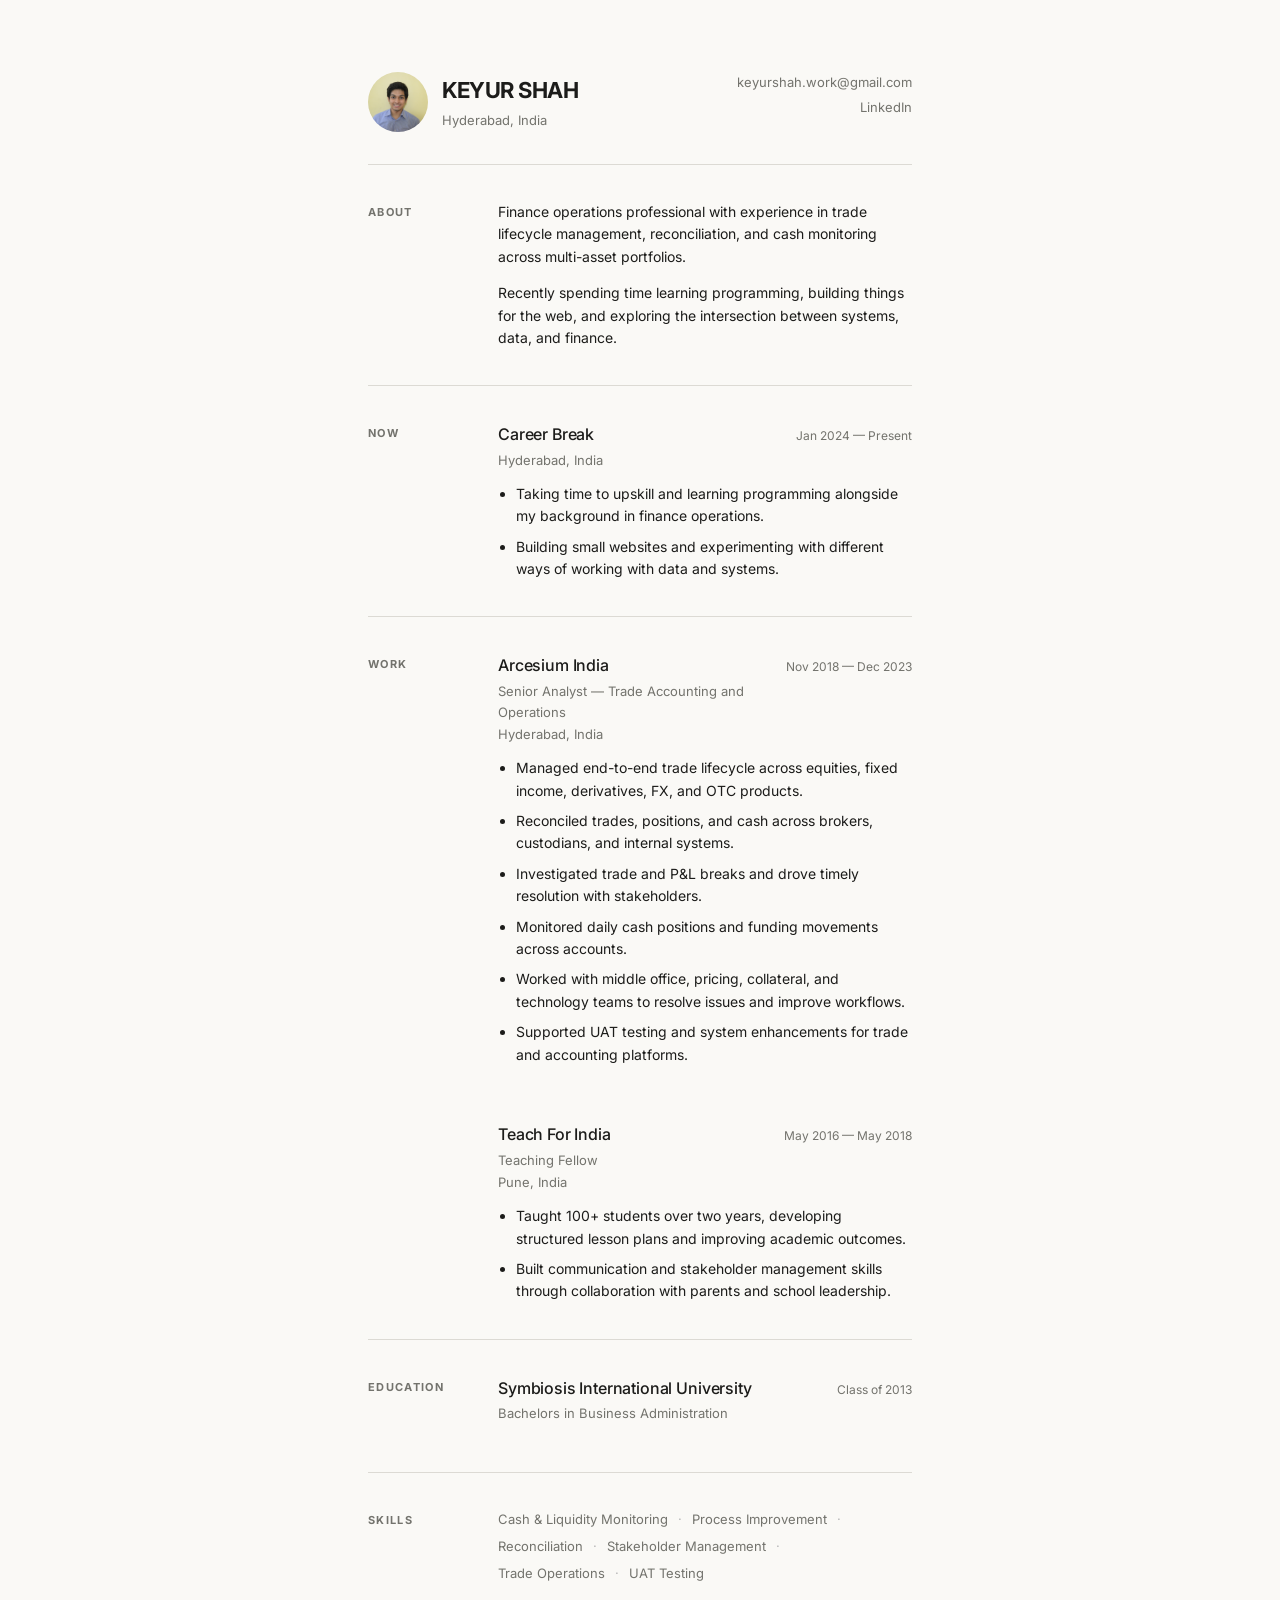
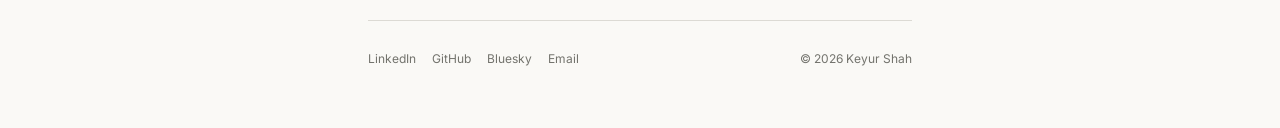
==== index.html @ 1b63b784 "." ====
<!doctype html>
<html lang="en">
  <head>
    <meta charset="UTF-8" />
    <meta name="viewport" content="width=device-width, initial-scale=1.0" />

    <title>Keyur Shah</title>
    <meta
      name="description"
      content="Keyur Shah — finance operations, technology, writing, and things I'm learning." />

    <link rel="stylesheet" href="style.css" />
  </head>

  <body>
    <main class="page">
      <!-- Header -->
      <header class="site-header">
        <div class="identity">
          <img src="/linkedin-pfp.JPG" alt="Keyur Shah" class="profile-image" />

          <div class="identity-text">
            <h1>KEYUR SHAH</h1>
            <p class="location">Hyderabad, India</p>
          </div>
        </div>

        <div class="contact">
          <a href="mailto:keyurshah.work@gmail.com">
            keyurshah.work@gmail.com
          </a>

          <div class="social-links">
            <a class="outside-links" href="#">LinkedIn</a>
          </div>
        </div>
      </header>

      <!-- About -->
      <section class="section">
        <h2>ABOUT</h2>

        <div class="section-content">
          <p>
            Finance operations professional with experience in trade lifecycle
            management, reconciliation, and cash monitoring across multi-asset
            portfolios.
          </p>

          <p>
            Recently spending time learning programming, building things for the
            web, and exploring the intersection between systems, data, and
            finance.
          </p>
        </div>
      </section>

      <!-- Career break -->
      <section class="section">
        <h2>NOW</h2>

        <div class="entry">
          <div class="entry-header">
            <div>
              <h3>Career Break</h3>
              <p class="role">Hyderabad, India</p>
            </div>

            <p class="dates">Jan 2024 — Present</p>
          </div>

          <ul>
            <li>
              Taking time to upskill and learning programming alongside my
              background in finance operations.
            </li>
            <li>
              Building small websites and experimenting with different ways of
              working with data and systems.
            </li>
          </ul>
        </div>
      </section>

      <!-- Work -->
      <section class="section">
        <h2>WORK</h2>

        <article class="entry">
          <div class="entry-header">
            <div>
              <h3>Arcesium India</h3>
              <p class="role">
                Senior Analyst — Trade Accounting and Operations
              </p>
              <p class="role">Hyderabad, India</p>
            </div>

            <p class="dates">Nov 2018 — Dec 2023</p>
          </div>

          <ul>
            <li>
              Managed end-to-end trade lifecycle across equities, fixed income,
              derivatives, FX, and OTC products.
            </li>

            <li>
              Reconciled trades, positions, and cash across brokers, custodians,
              and internal systems.
            </li>

            <li>
              Investigated trade and P&amp;L breaks and drove timely resolution
              with stakeholders.
            </li>

            <li>
              Monitored daily cash positions and funding movements across
              accounts.
            </li>

            <li>
              Worked with middle office, pricing, collateral, and technology
              teams to resolve issues and improve workflows.
            </li>

            <li>
              Supported UAT testing and system enhancements for trade and
              accounting platforms.
            </li>
          </ul>
        </article>

        <h2></h2>
        <article class="entry">
          <div class="entry-header">
            <div>
              <h3>Teach For India</h3>
              <p class="role">Teaching Fellow</p>
              <p class="role">Pune, India</p>
            </div>

            <p class="dates">May 2016 — May 2018</p>
          </div>

          <ul>
            <li>
              Taught 100+ students over two years, developing structured lesson
              plans and improving academic outcomes.
            </li>

            <li>
              Built communication and stakeholder management skills through
              collaboration with parents and school leadership.
            </li>
          </ul>
        </article>
      </section>

      <!-- Education -->
      <section class="section">
        <h2>EDUCATION</h2>

        <article class="entry">
          <div class="entry-header">
            <div>
              <h3>Symbiosis International University</h3>
              <p class="role">Bachelors in Business Administration</p>
            </div>

            <p class="dates">Class of 2013</p>
          </div>
        </article>
      </section>

      <!-- Skills -->
      <section class="section">
        <h2>SKILLS</h2>

        <div class="skills">
          <span>Cash &amp; Liquidity Monitoring</span>
          <span>Process Improvement</span>
          <span>Reconciliation</span>
          <span>Stakeholder Management</span>
          <span>Trade Operations</span>
          <span>UAT Testing</span>
        </div>
      </section>

      <!-- Footer -->
      <footer class="site-footer">
        <div class="footer-links">
          <a class="outside-links" href="#">LinkedIn</a>
          <a class="outside-links" href="#">GitHub</a>
          <a class="outside-links" href="#">Bluesky</a>
          <a class="outside-links" href="#">Email</a>
        </div>

        <p>© <span id="year">2026</span> Keyur Shah</p>
      </footer>
    </main>

    <script src="script.js"></script>
  </body>
</html>
---- style.css ----
/* ==================================================
   Imports
================================================== */

@import url("https://fonts.googleapis.com/css2?family=Inter:ital,opsz,wght@0,14..32,100..900;1,14..32,100..900&display=swap");

/* ==================================================
   Base Variables & Resets
================================================== */

:root {
    --background: #FAF9F6;
    --text: #1C1C1A;
    --muted: #73736D;
    --line: #DCDAD4;
  --page-width: 34rem;
}

@media (prefers-color-scheme: dark) {
  :root {
    --background: #191918;
    --text: #E8E6DF;
    --muted: #9A9992;
    --line: #383833;
  }
}

* {
  box-sizing: border-box;
}

html {
  scroll-behavior: smooth;
}

body {
  margin: 0;
  background: var(--background);
  color: var(--text);

  font-family:
    "Inter",
    -apple-system,
    BlinkMacSystemFont,
    "Segoe UI",
    Roboto,
    sans-serif;

  font-size: 14px;
  line-height: 1.6;

  -webkit-font-smoothing: antialiased;
  -moz-osx-font-smoothing: grayscale;
}

/* ==================================================
   Page Layout
================================================== */

.page {
  width: min(calc(100% - 48px), var(--page-width));
  margin: 0 auto;
  padding: 72px 0 60px;
}

/* ==================================================
   Header
================================================== */

.site-header {
  display: flex;
  justify-content: space-between;
  align-items: flex-start;

  padding-bottom: 32px;
  border-bottom: 1px solid var(--line);
}

.identity {
  display: flex;
  align-items: center;
  gap: 14px;
}

.profile-image {
  width: 60px;
  height: 60px;

  object-fit: cover;
  border-radius: 50%;
}

.identity-text h1 {
  margin: 0;

  font-size: 22px;
  font-weight: 700;
  letter-spacing: -0.02em;
}

.location {
  margin: 2px 0 0;

  color: var(--muted);
  font-size: 13px;
}

.contact {
  display: flex;
  flex-direction: column;
  align-items: flex-end;
  gap: 4px;

  color: var(--muted);
  font-size: 13px;
  text-align: right;
}

.social-links {
  display: flex;
  gap: 12px;
}

a {
  color: inherit;
  text-decoration: none;
  transition: color 150ms ease;
}

a:hover {
  text-decoration: underline;
}

.contact a:hover {
  color: var(--text);
}

/* ==================================================
   Sections
================================================== */

.section {
  display: grid;
  grid-template-columns: 110px 1fr;
  gap: 1.25rem;

  padding: 2.25rem 0;

  border-bottom: 1px solid var(--line);
}

.section h2 {
  margin: 3px 0 0;

  color: var(--muted);
  font-size: 11px;
  font-weight: 700;
  letter-spacing: 0.12em;
}

.section-content {
  max-width: 100%;
}

.section-content p {
  margin: 0 0 14px;
}

.section-content p:last-child {
  margin-bottom: 0;
}

/* ==================================================
   Entries (Experience & Work)
================================================== */

.entry {
  margin-bottom: 36px;
}

.entry:last-child {
  margin-bottom: 0;
}

.entry-header {
  display: flex;
  justify-content: space-between;
  align-items: baseline;
  gap: 20px;
  margin-bottom: 12px;
}

.entry h3 {
  margin: 0;
  font-size: 1rem;
  font-weight: 500;
  letter-spacing: -0.01em;
}

.role {
  margin: 2px 0 0;

  color: var(--muted);
  font-size: 13px;
}

.dates {
  flex-shrink: 0;

  margin: 0;

  color: var(--muted);
  font-size: 12px;

  white-space: nowrap;
}

ul {
  margin: 0;
  padding-left: 18px;
}

li {
  margin-bottom: 8px;
  color: var(--text);
}

li:last-child {
  margin-bottom: 0;
}

/* ==================================================
   Skills
================================================== */

.skills {
  display: flex;
  flex-wrap: wrap;
  gap: 0.4rem 0;
}

.skills span {
  color: var(--muted);
  font-size: 13px;
}

.skills span::after {
  content: "·";
  margin: 0 10px;
  color: #b5b5b5;
}

.skills span:last-child::after {
  display: none;
}

/* ==================================================
   Footer
================================================== */

.site-footer {
  display: flex;
  justify-content: space-between;
  align-items: center;

  padding-top: 28px;

  color: var(--muted);
  font-size: 12px;
}

.site-footer p {
  margin: 0;
}

.footer-links {
  display: flex;
  gap: 16px;
}

.footer-links a:hover {
  color: var(--text);
}

/* ==================================================
   Mobile Responsive Adjustments
================================================== */

@media (max-width: 600px) {
  .page {
    width: min(calc(100% - 32px), var(--page-width));
    padding-top: 40px;
  }

  .site-header {
    flex-direction: column;
    gap: 16px;
  }

  .contact {
    align-items: flex-start;
    text-align: left;
  }

  .section {
    grid-template-columns: 1fr;
    gap: 12px;

    padding: 1.75rem 0;
  }

  .entry-header {
    flex-direction: column;
    align-items: flex-start;
    gap: 4px;
  }

  .dates {
    margin-top: 2px;
  }

  .site-footer {
    flex-direction: column-reverse;
    align-items: flex-start;
    gap: 16px;
  }
}
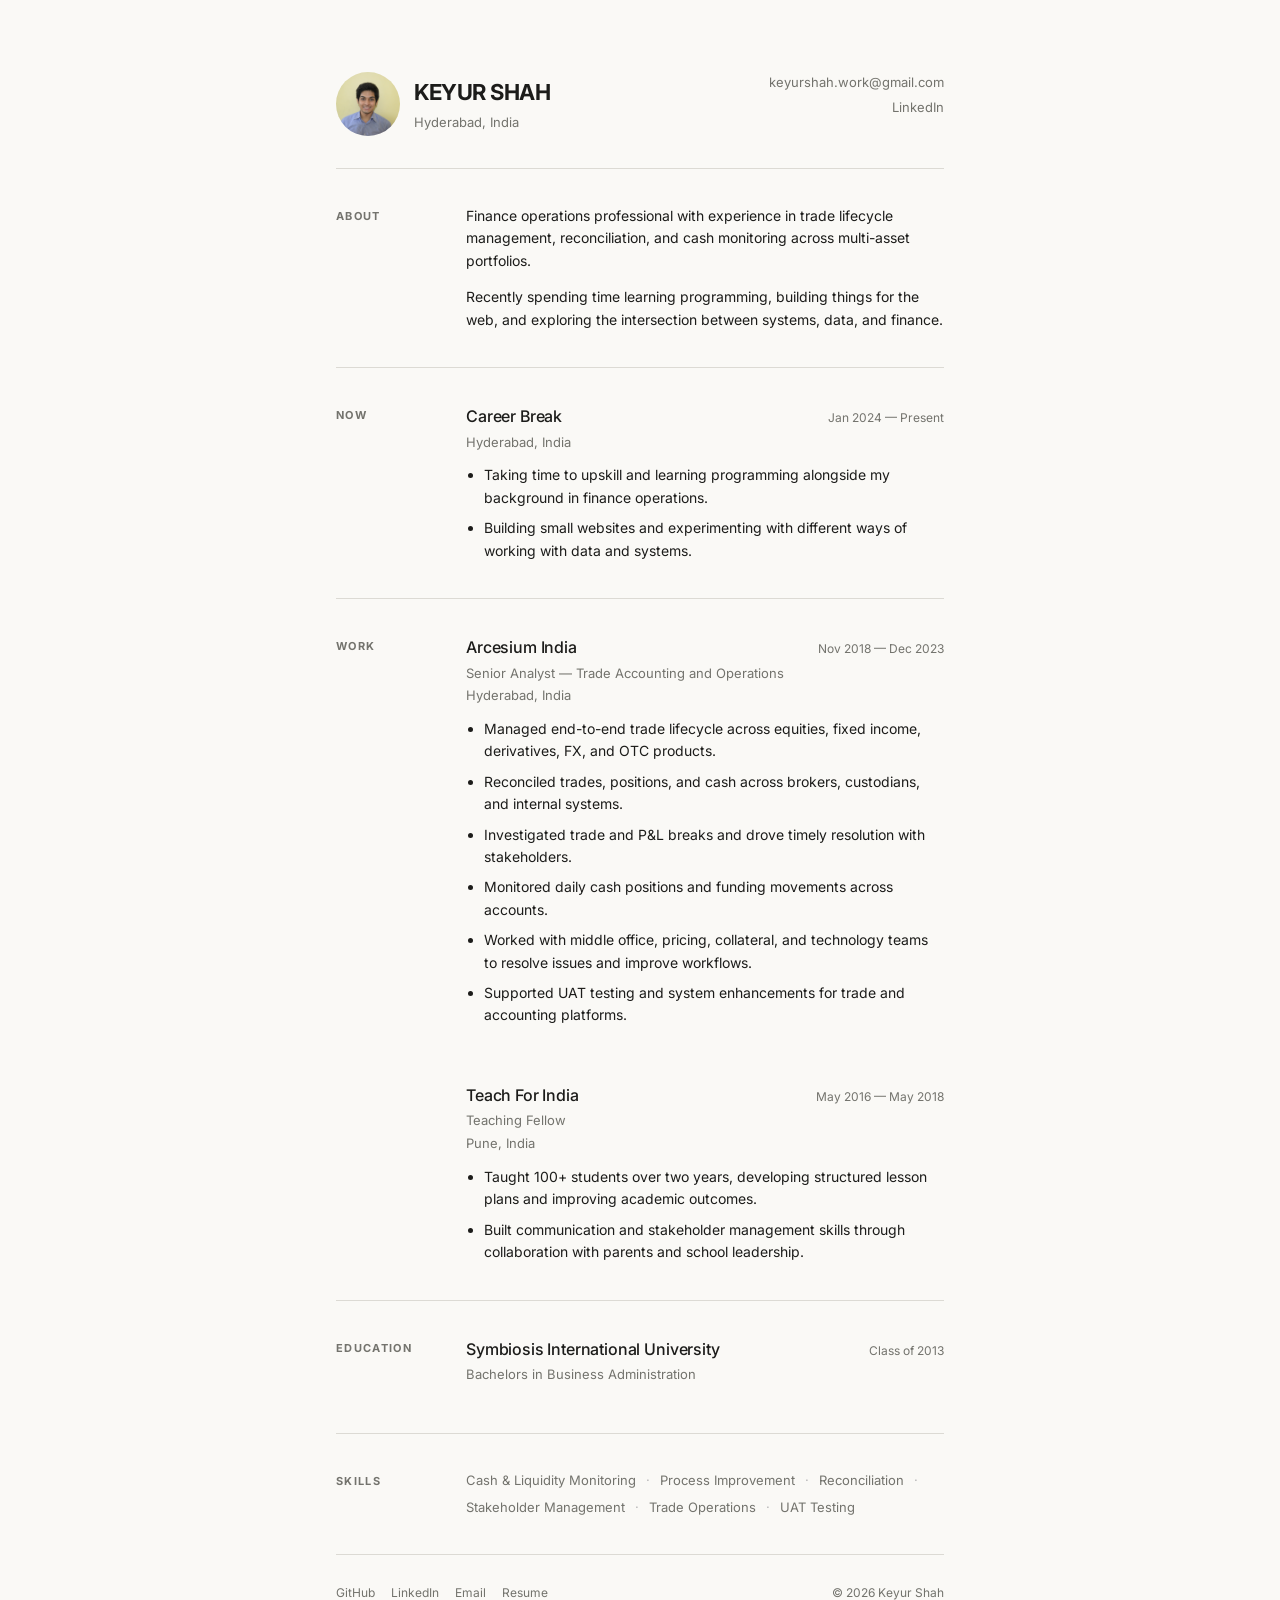
==== commit 90c6a704: "version2 adding accessibility, JS and external links" ====
--- a/index.html
+++ b/index.html
@@ -3,12 +3,23 @@
   <head>
     <meta charset="UTF-8" />
     <meta name="viewport" content="width=device-width, initial-scale=1.0" />
-
     <title>Keyur Shah</title>
+    <meta name="author" content="Keyur Shah" />
+    <meta property="og:title" content="Keyur Shah" />
+    <meta property="og:url" content="https://keyurshah.net/" />
+    <meta property="og:type" content="website" />
     <meta
-      name="description"
-      content="Keyur Shah — finance operations, technology, writing, and things I'm learning." />
-
+      property="og:image"
+      content="https://keyurshah.net/linkedin-pfp.JPG" />
+    <meta name="twitter:card" content="summary" />
+    <link rel="canonical" href="https://keyurshah.net/" />
+
+    <meta
+      property="og:description"
+      content="Keyur Shah - Finance operations, technology, writing, and things I'm learning." />
+
+    <link rel="icon" href="/favicon.svg" type="image/svg+xml" />
+    <script src="script.js" defer></script>
     <link rel="stylesheet" href="style.css" />
   </head>
 
@@ -18,7 +29,6 @@
       <header class="site-header">
         <div class="identity">
           <img src="/linkedin-pfp.JPG" alt="Keyur Shah" class="profile-image" />
-
           <div class="identity-text">
             <h1>KEYUR SHAH</h1>
             <p class="location">Hyderabad, India</p>
@@ -26,12 +36,14 @@
         </div>
 
         <div class="contact">
-          <a href="mailto:keyurshah.work@gmail.com">
+          <a class="external-link" href="mailto:keyurshah.work@gmail.com">
             keyurshah.work@gmail.com
           </a>
 
           <div class="social-links">
-            <a class="outside-links" href="#">LinkedIn</a>
+            <a class="external-link" href="https://www.linkedin.com/in/kyurshah"
+              >LinkedIn</a
+            >
           </div>
         </div>
       </header>
@@ -191,16 +203,24 @@
       <!-- Footer -->
       <footer class="site-footer">
         <div class="footer-links">
-          <a class="outside-links" href="#">LinkedIn</a>
-          <a class="outside-links" href="#">GitHub</a>
-          <a class="outside-links" href="#">Bluesky</a>
-          <a class="outside-links" href="#">Email</a>
+          <a class="external-link" href="https://github.com/warmtoast-dev"
+            >GitHub</a
+          >
+          <a class="external-link" href="https://www.linkedin.com/in/kyurshah"
+            >LinkedIn</a
+          >
+          <a class="external-link" href="mailto:keyurshah.work@gmail.com"
+            >Email</a
+          >
+          <a
+            class="external-link"
+            href="https://drive.google.com/file/d/1tSRClTNk5eQHRfk19iX1xmyEid7lplw9/view?usp=sharing"
+            >Resume</a
+          >
         </div>
 
         <p>© <span id="year">2026</span> Keyur Shah</p>
       </footer>
     </main>
-
-    <script src="script.js"></script>
   </body>
 </html>
--- a/style.css
+++ b/style.css
@@ -1,19 +1,23 @@
-/* ==================================================
+/* 
+==================================================
    Imports
-================================================== */
+================================================== 
+*/
 
 @import url("https://fonts.googleapis.com/css2?family=Inter:ital,opsz,wght@0,14..32,100..900;1,14..32,100..900&display=swap");
 
-/* ==================================================
+/* 
+==================================================
    Base Variables & Resets
-================================================== */
+================================================== 
+*/
 
 :root {
     --background: #FAF9F6;
     --text: #1C1C1A;
     --muted: #73736D;
     --line: #DCDAD4;
-  --page-width: 34rem;
+    --page-width: 38rem;
 }
 
 @media (prefers-color-scheme: dark) {
@@ -53,9 +57,11 @@
   -moz-osx-font-smoothing: grayscale;
 }
 
-/* ==================================================
+/* 
+==================================================
    Page Layout
-================================================== */
+================================================== 
+*/
 
 .page {
   width: min(calc(100% - 48px), var(--page-width));
@@ -63,9 +69,11 @@
   padding: 72px 0 60px;
 }
 
-/* ==================================================
+/* 
+==================================================
    Header
-================================================== */
+================================================== 
+*/
 
 .site-header {
   display: flex;
@@ -83,16 +91,14 @@
 }
 
 .profile-image {
-  width: 60px;
-  height: 60px;
-
+  width: 64px;
+  height: 64px;
   object-fit: cover;
   border-radius: 50%;
 }
 
 .identity-text h1 {
   margin: 0;
-
   font-size: 22px;
   font-weight: 700;
   letter-spacing: -0.02em;
@@ -100,7 +106,6 @@
 
 .location {
   margin: 2px 0 0;
-
   color: var(--muted);
   font-size: 13px;
 }
@@ -110,7 +115,6 @@
   flex-direction: column;
   align-items: flex-end;
   gap: 4px;
-
   color: var(--muted);
   font-size: 13px;
   text-align: right;
@@ -135,23 +139,22 @@
   color: var(--text);
 }
 
-/* ==================================================
+/* 
+==================================================
    Sections
-================================================== */
+================================================== 
+*/
 
 .section {
   display: grid;
   grid-template-columns: 110px 1fr;
   gap: 1.25rem;
-
   padding: 2.25rem 0;
-
   border-bottom: 1px solid var(--line);
 }
 
 .section h2 {
   margin: 3px 0 0;
-
   color: var(--muted);
   font-size: 11px;
   font-weight: 700;
@@ -170,9 +173,11 @@
   margin-bottom: 0;
 }
 
-/* ==================================================
+/* 
+==================================================
    Entries (Experience & Work)
-================================================== */
+================================================== 
+*/
 
 .entry {
   margin-bottom: 36px;
@@ -206,12 +211,9 @@
 
 .dates {
   flex-shrink: 0;
-
-  margin: 0;
-
+  margin: 0;
   color: var(--muted);
   font-size: 12px;
-
   white-space: nowrap;
 }
 
@@ -229,9 +231,11 @@
   margin-bottom: 0;
 }
 
-/* ==================================================
+/* 
+==================================================
    Skills
-================================================== */
+================================================== 
+*/
 
 .skills {
   display: flex;
@@ -254,17 +258,48 @@
   display: none;
 }
 
-/* ==================================================
+
+/* 
+==================================================
+   External Links
+================================================== 
+*/
+.external-link {
+  position: relative;
+}
+
+.external-link::after {
+  content: "↗";
+  position: absolute;
+  left: 100%;
+  top: 0;
+  margin-left: 0.1rem;
+  color: var(--muted);
+  font-size: 0.85em;
+  opacity: 0;
+  transform: translateY(2px);
+  transition:
+    opacity 120ms ease,
+    transform 120ms ease;
+  pointer-events: none;
+}
+
+.external-link:hover::after {
+  opacity: 1;
+  transform: translateY(0);
+}
+
+/* 
+==================================================
    Footer
-================================================== */
+================================================== 
+*/
 
 .site-footer {
   display: flex;
   justify-content: space-between;
   align-items: center;
-
   padding-top: 28px;
-
   color: var(--muted);
   font-size: 12px;
 }
@@ -282,9 +317,11 @@
   color: var(--text);
 }
 
-/* ==================================================
+/* 
+==================================================
    Mobile Responsive Adjustments
-================================================== */
+================================================== 
+*/
 
 @media (max-width: 600px) {
   .page {
@@ -305,7 +342,6 @@
   .section {
     grid-template-columns: 1fr;
     gap: 12px;
-
     padding: 1.75rem 0;
   }
 
@@ -324,4 +360,132 @@
     align-items: flex-start;
     gap: 16px;
   }
+}
+
+
+/* print */
+@media print {
+  /* Page */
+  @page {
+    size: A4;
+    margin: 14mm 16mm;
+  }
+
+  body {
+    background: #fff;
+    color: #000;
+
+    font-size: 10pt;
+    line-height: 1.35;
+  }
+
+  .page {
+    width: 100%;
+    max-width: none;
+    margin: 0;
+    padding: 0;
+  }
+
+  /* Hide things that belong to the website */
+  .profile-image {
+    display: none;
+  }
+
+  .site-footer {
+    display: none;
+  }
+
+  /* Header */
+  .site-header {
+    padding-bottom: 12px;
+    border-bottom: 1px solid #000;
+  }
+
+  .identity {
+    gap: 0;
+  }
+
+  .identity-text h1 {
+    font-size: 20pt;
+  }
+
+  .location {
+    color: #000;
+    font-size: 9pt;
+  }
+
+  .contact {
+    color: #000;
+    font-size: 9pt;
+  }
+
+  /* Sections */
+  .section {
+    grid-template-columns: 85px 1fr;
+    gap: 12px;
+
+    padding: 11px 0;
+
+    border-bottom: 1px solid #ccc;
+  }
+
+  .section h2 {
+    font-size: 8pt;
+    color: #000;
+  }
+
+  /* Entries */
+  .entry {
+    margin-bottom: 18px;
+  }
+
+  .entry-header {
+    margin-bottom: 5px;
+  }
+
+  .entry h3 {
+    font-size: 10.5pt;
+  }
+
+  .role,
+  .dates {
+    color: #000;
+    font-size: 8.5pt;
+  }
+
+  ul {
+    padding-left: 15px;
+  }
+
+  li {
+    margin-bottom: 3px;
+  }
+
+  /* Skills */
+  .skills span {
+    color: #000;
+  }
+
+  .skills span::after {
+    color: #000;
+  }
+
+  /* Links */
+  a {
+    color: #000;
+    text-decoration: none;
+  }
+
+  a[href]::after {
+    content: none !important;
+  }
+
+  /* Prevent awkward page breaks */
+  .entry {
+    break-inside: avoid;
+  }
+
+  .section {
+    break-inside: avoid;
+  }
 }
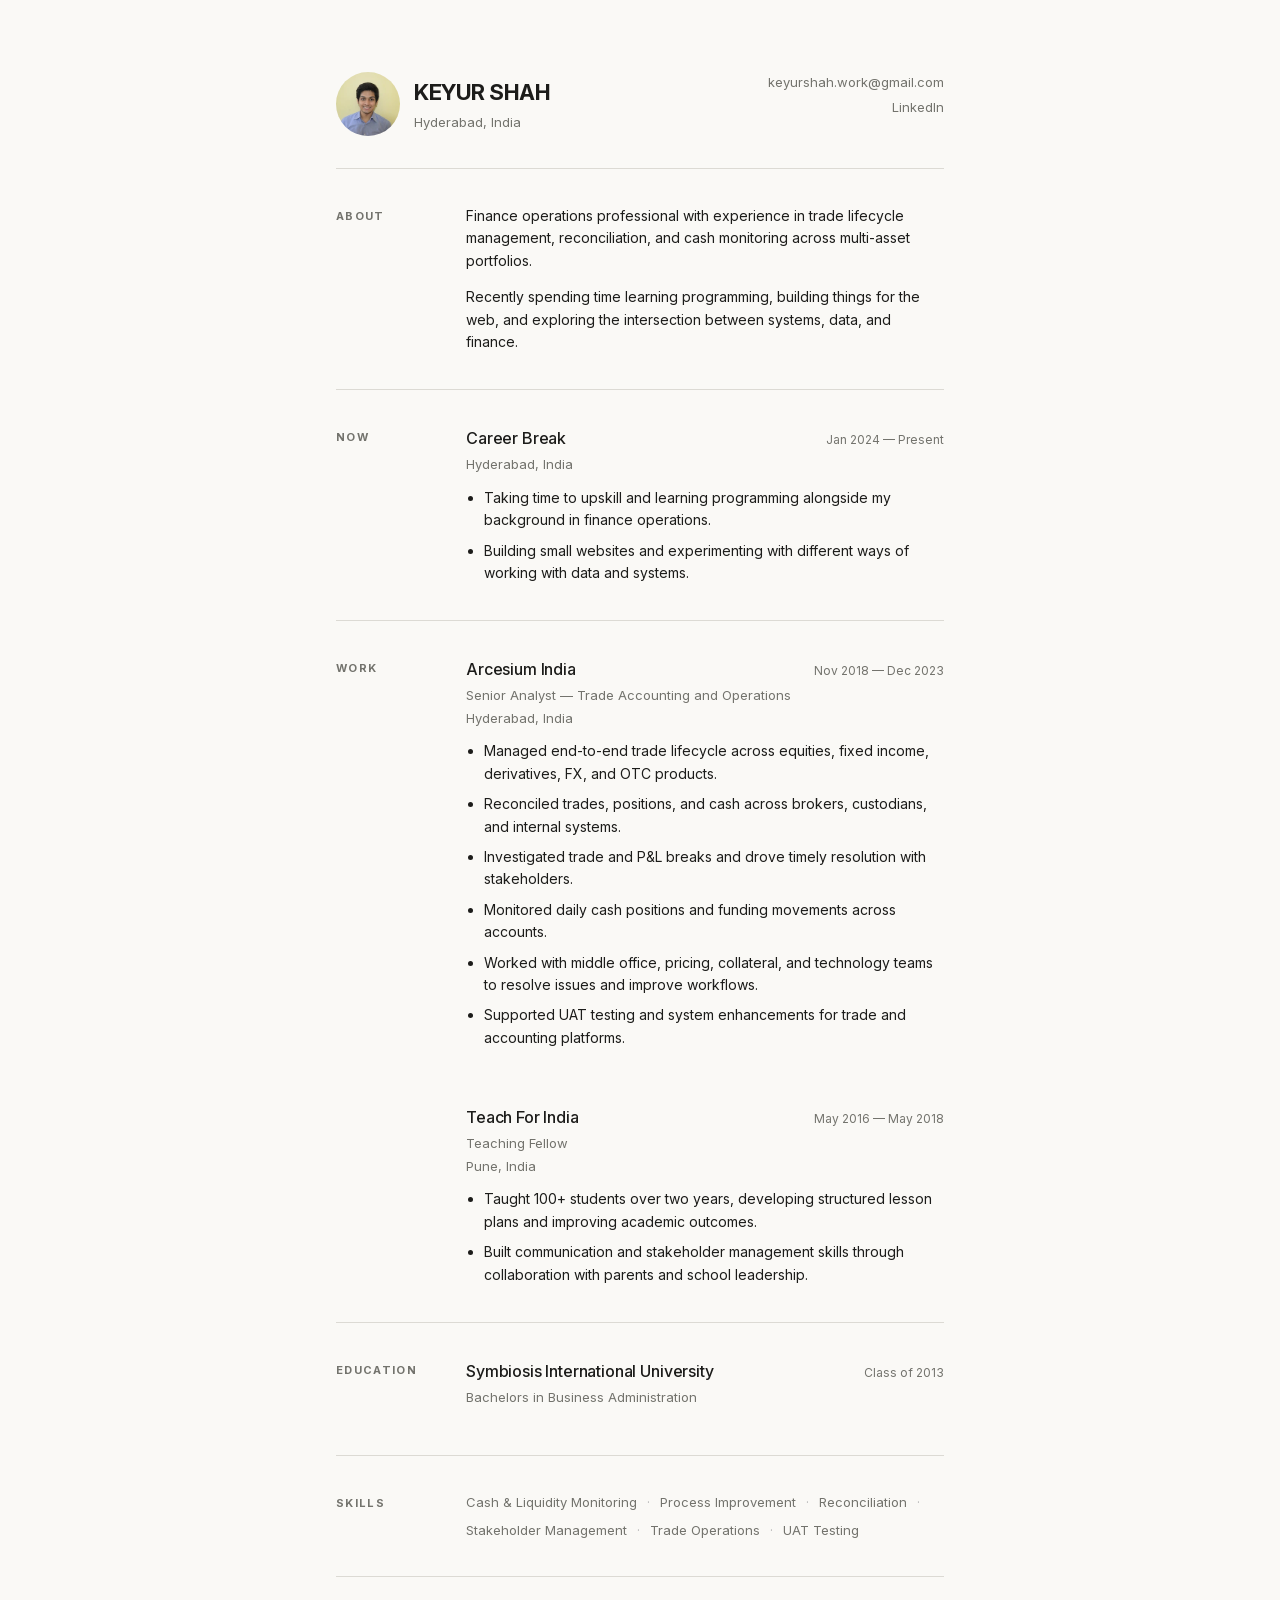
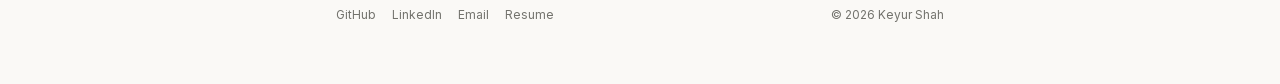
==== commit 8d6e175a: "v3 - replacing jpg with webp - replacing google fonts with local fonts" ====
--- a/index.html
+++ b/index.html
@@ -28,7 +28,10 @@
       <!-- Header -->
       <header class="site-header">
         <div class="identity">
-          <img src="/linkedin-pfp.JPG" alt="Keyur Shah" class="profile-image" />
+          <img
+            src="/linkedin-pfp.webp"
+            alt="Keyur Shah"
+            class="profile-image" />
           <div class="identity-text">
             <h1>KEYUR SHAH</h1>
             <p class="location">Hyderabad, India</p>
--- a/style.css
+++ b/style.css
@@ -1,10 +1,16 @@
 /* 
 ==================================================
-   Imports
-================================================== 
-*/
-
-@import url("https://fonts.googleapis.com/css2?family=Inter:ital,opsz,wght@0,14..32,100..900;1,14..32,100..900&display=swap");
+   Fonts
+================================================== 
+*/
+
+@font-face {
+  font-family: "Inter";
+  src: url("/InterVariable.woff2") format("woff2");
+  font-weight: 100 900;
+  font-style: normal;
+  font-display: swap;
+}
 
 /* 
 ==================================================
@@ -43,7 +49,7 @@
   color: var(--text);
 
   font-family:
-    "Inter",
+    "Inter", monospace,
     -apple-system,
     BlinkMacSystemFont,
     "Segoe UI",
